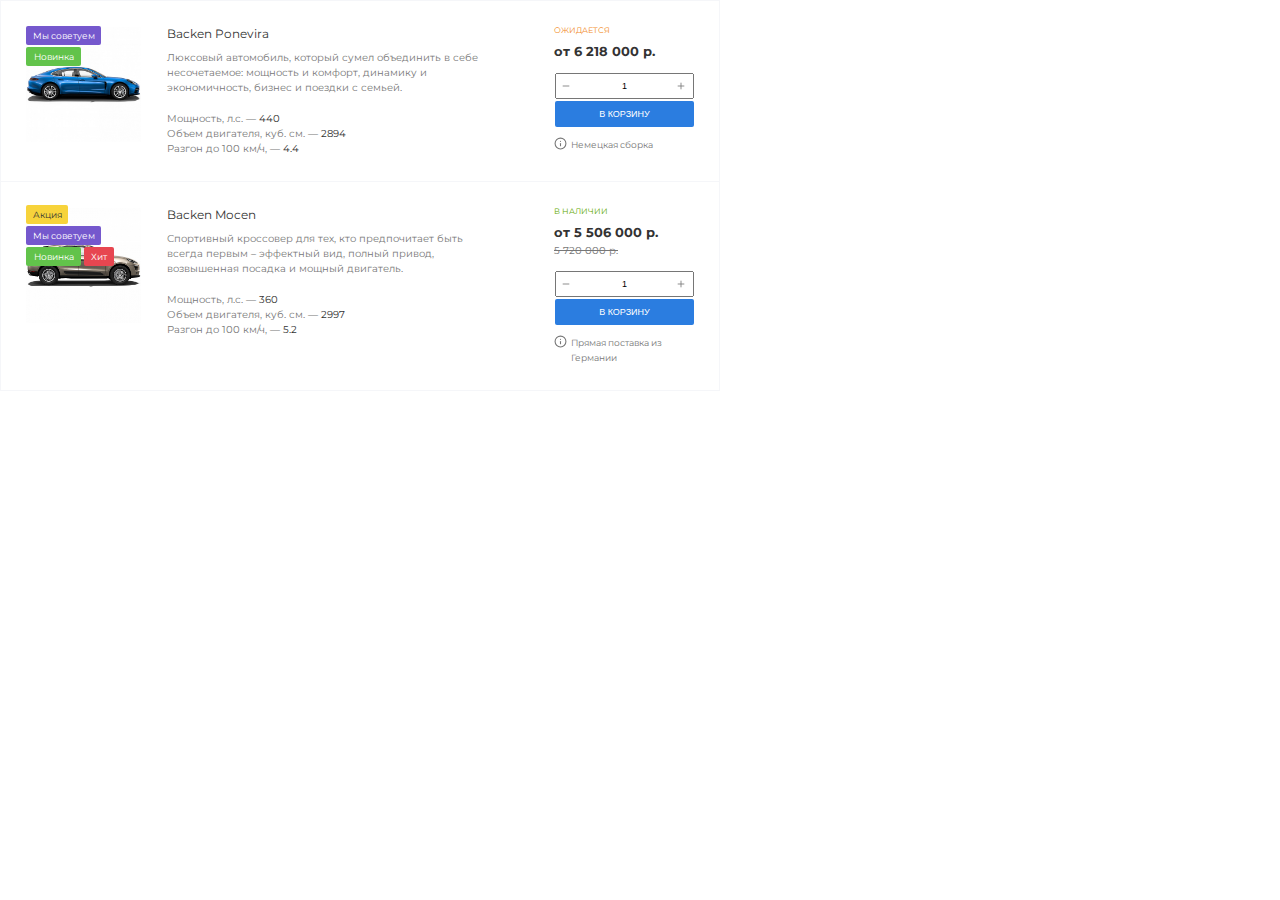
==== pract1/index.html @ 59de90a5 "RE" ====
<!DOCTYPE html>
<html lang="en">
<head>
    <meta charset="UTF-8">
    <meta name="viewport" content="width=device-width, initial-scale=1.0 user-scalable=no">
    <link href="https://fonts.googleapis.com/css2?family=Montserrat:ital,wght@0,400;0,700;1,400;1,700&display=swap"
        rel="stylesheet">
    <link type="text/css" rel="stylesheet" href="assets/css/reset.css" media="all">
    <link type="text/css" rel="stylesheet" href="assets/css/screen.css" media="all">
    <title>Car catalog</title>
</head>
<body>
    <ul class="cars">
        <li class="car__item">
            <div class="car">
                <div class="car__photo">
                    <ul class="car__tags tags">
                        <li class="tag purple">Мы советуем</li>
                        <li class="tag green">Новинка</li>
                    </ul>
                    <a href="#"><img src="_resources/carblue.jpg" alt="" class="car__photo-img"></a>
                </div>
                
                <div class="car__content">
                    <div class="car__name">
                        <a href="#">
                            <h3>Backen Ponevira</h3>
                        </a>
                    </div>              
                    <div class="car__info">
                        <div class="car__description">
                            Люксовый автомобиль, который сумел объединить в себе несочетаемое: мощность и комфорт, динамику и экономичность, бизнес
                            и поездки с семьей.
                        </div>
                        <div class="car__specifications">
                            <dl class="specifications">
                                <dt class="specification__name">Мощность, л.с.</dt>
                                <dd class="specification__value">440</dd>
                            </dl>
                            <dl class="specifications">
                                <dt class="specification__name">Объем двигателя, куб. см.</dt>
                                <dd class="specification__value">2894</dd>
                            </dl>
                            <dl class="specifications">
                                <dt class="specification__name">Разгон до 100 км/ч,</dt>
                                <dd class="specification__value">4.4</dd>
                            </dl>
                        </div>                    
                    </div>
                </div>
                <div class="cart">
                    <div class="car__status status">
                        <span class="pending">Ожидается</span>
                    </div>                   
                    <div class="cart__info">
                        <div class="car__pirce">
                            <span>от 6 218 000 р.</span>
                        </div>
                        <div class="cart__add">
                            <form id="cart" action="" method="post">
                                <div class="counter">
                                    <a href="javascript:void(0);"  oper="-" class="counter__change minus">
                                        <svg xmlns="http://www.w3.org/2000/svg" viewBox="0 0 24 24" fill="none" stroke="currentColor"
                                            stroke-width="2" stroke-linecap="round" stroke-linejoin="round">
                                            <line x1="5" y1="12" x2="19" y2="12"></line>
                                        </svg>
                                    </a>
                                    <a href="javascript:void(0);" oper="+" class="counter__change plus">
                                        <svg xmlns="http://www.w3.org/2000/svg" viewBox="0 0 24 24" fill="none" stroke="currentColor"
                                            stroke-width="2" stroke-linecap="round" stroke-linejoin="round">
                                            <line x1="12" y1="5" x2="12" y2="19"></line>
                                            <line x1="5" y1="12" x2="19" y2="12"></line>
                                        </svg>
                                    </a>
                                    <input type="number" class="count" min="1" value="1"></input>
                                </div>
                                <div class="cart__action">
                                    <input type="submit" class="btn" value="В корзину">
                                </div>
                            </form>
                        </div>
                    </div>
                    <div class="special__info">
                        <div class="special__tag-img">
                            <svg xmlns="http://www.w3.org/2000/svg" viewBox="0 0 24 24" fill="none" stroke="currentColor" stroke-width="2" stroke-linecap="round" stroke-linejoin="round">
                                <circle cx="12" cy="12" r="10"></circle>
                                <line x1="12" y1="16" x2="12" y2="12"></line>
                                <line x1="12" y1="8" x2="12.01" y2="8"></line>
                            </svg>
                        </div>        
                        <div class="special__tag" >
                            <p>Немецкая сборка</p>
                        </div> 
                    </div>               
                </div>
            </div>
        </li>

<!--SECOND CAR-->

        <li class="car__item">
            <div class="car">
                <div class="car__photo">
                    <ul class="car__tags tags">
                        <li class="tag yellow">Акция</li>
                        <li class="tag purple">Мы советуем</li>
                        <li class="tag green">Новинка</li>
                        <li class="tag red">Хит</li>
                    </ul>
                    <img src="_resources/cargrey.jpg" alt="" class="car__photo-img">
                </div>
                
                <div class="car__content">
                    <div class="car__name">
                        <h3>Backen Mocen</h3>
                    </div>
                    <div class="car__info">
                        <div class="car__description">
                            Спортивный кроссовер для тех, кто предпочитает быть всегда первым – эффектный вид, полный привод, возвышенная посадка и
                            мощный двигатель.
                        </div>
                        <div class="car__specifications">
                            <dl class="specifications">
                                <dt class="specification__name">Мощность, л.с.</dt>
                                <dd class="specification__value">360</dd>
                            </dl>
                            <dl class="specifications">
                                <dt class="specification__name">Объем двигателя, куб. см.</dt>
                                <dd class="specification__value">2997</dd>
                            </dl>
                            <dl class="specifications">
                                <dt class="specification__name">Разгон до 100 км/ч,</dt>
                                <dd class="specification__value">5.2</dd>
                            </dl>
                        </div>
                    </div>
                </div>
                <div class="cart">
                    <div class="car__status status">
                        <span class="instock">В наличии</span>
                    </div>
                    <div class="cart__info">
                        <div class="car__pirce">
                            <span>от 5 506 000 р.</span>
                        </div>
                       
                        <div class="old__price">
                            <span>5 720 000 р.</span>
                        </div>                      
                        <div class="cart__add">
                            <form id="cart" action="" method="post">
                                <div class="counter">
                                    <a href="javascript:void(0);" oper="-" class="counter__change minus">
                                        <svg xmlns="http://www.w3.org/2000/svg" viewBox="0 0 24 24" fill="none" stroke="currentColor"
                                            stroke-width="2" stroke-linecap="round" stroke-linejoin="round">
                                            <line x1="5" y1="12" x2="19" y2="12"></line>
                                        </svg>
                                    </a>
                                    <a href="javascript:void(0);" oper="+" class="counter__change plus">
                                        <svg xmlns="http://www.w3.org/2000/svg" viewBox="0 0 24 24" fill="none" stroke="currentColor"
                                            stroke-width="2" stroke-linecap="round" stroke-linejoin="round">
                                            <line x1="12" y1="5" x2="12" y2="19"></line>
                                            <line x1="5" y1="12" x2="19" y2="12"></line>
                                        </svg>
                                    </a>
                                    <input type="number" class="count" min="1" value="1"></input>
                                </div>
                                <div class="cart__action">
                                    <input type="submit" class="btn" value="В корзину">
                                </div>
                            </form>
                        </div>
                    </div>
                    <div class="special__info">
                        <div class="special__tag-img">
                            <svg xmlns="http://www.w3.org/2000/svg" viewBox="0 0 24 24" fill="none"
                                stroke="currentColor" stroke-width="2" stroke-linecap="round" stroke-linejoin="round">
                                <circle cx="12" cy="12" r="10"></circle>
                                <line x1="12" y1="16" x2="12" y2="12"></line>
                                <line x1="12" y1="8" x2="12.01" y2="8"></line>
                            </svg>
                        </div>
                        <div class="special__tag">
                            <p>Прямая поставка из Германии</p>
                        </div>
                    </div>         
                </div>
            </div>
        </li>
    </ul>
    <script src="https://ajax.googleapis.com/ajax/libs/jquery/2.2.0/jquery.min.js"></script>
    <script src="assets/js/calc.js"></script>
</body>
</html>
---- pract1/assets/css/screen.css ----
/*===============================common styles==============================*/

body {
    color: #777777;
    font-family: 'Montserrat', sans-serif;
    font-size: 10px;
}


h3 {
    color: #333333;
    font-size: 12px;
}

a:link,
a:visited,
a:active {
     text-decoration: none;
}
a:hover {
    text-decoration: none;
}
img {
    max-width:100%;
}


/*===============================CAR_ITEM==============================*/
/*------------------------------CARS-----------------------------------*/

.cars {
    width:720px;
}
@media (max-width: 480px){
    .cars {
        width:480px;
        flex-wrap: wrap;  
    }
}
.car{
    display: flex;
    padding: 23px 25px 25px 25px;
}
@media (max-width: 480px){
    .car {
        border: none;
        display: block;
        padding: 36px 52px 36px;
    }
}
.car__item {
    border: 1px solid;
    border-color: #f5f6f9; 
    box-sizing: border-box;     
}
@media (max-width: 480px){
    .car__item {
        border: none;
        display: block;
        
    }
}

li.car__item:first-child {
    border-bottom: none;      
}
/*------------------------------car__photo-----------------------------------*/

.car__photo { 
    display: inline-block;
}
@media (max-width: 480px){
    .car__photo { 
        display: flex;
    }
}
/*33px*/
.car__photo-img {
    margin-top: 3px;
    max-width: 115px;
}
@media (max-width: 480px){
    .car__photo-img {
        margin-top: 0;   
        max-width: 377px;
    }
}

.car__tags {
    position: absolute;
    display: block;
}

@media (max-width: 480px){
    .car__photo {
        padding: 0 4px 0 0;
        height: 377px;
    }   
}
.tag {
    border-radius: 2px;
    color: #ffffff;
    font-size: 9px;
    text-align: center;
}
@media (max-width: 480px){
    .tag {
        font-size: 12px;
        display: inline-block;
    }
}
.green{
    background-color: #62c34b;
    display: inline-block;
    margin-top: 2px;  
    padding: 5px 0px;  
    width:55px;
}
@media (max-width: 480px){
    .green {
        
        padding: 7px 9px;
        margin: 0px 0 0 1px; 
    }
}
.purple{ 
    margin-top: 2px; 
    background-color: #7558cd;
    padding: 5px 0;
    width:75px;
}
@media (max-width: 480px){
    .purple {

        padding: 7px 15px 7px 9px;
        margin-top: 0;
        white-space:nowrap;
    }
}
.yellow{
    background-color: #f7d33b;
    color: #333333;
    padding: 5px 0;
    width:42px;
}
@media (max-width: 480px){
    .yellow {
        padding: 7px 0px;
        width: 57px;
        margin-top: 0; 
        margin-right: 2px;        
    }
}
.red{
    background-color: #e74650;
    display: inline-block;
    padding: 5px 0 5px 0;
    width:30px;
   
}
@media (max-width: 480px){
    .red {
        padding: 8px 0px 8px;
        width: 38px;
         margin: 0;
    }
}
/*------------------------------CONTENT-----------------------------------*/

.car__content {
    display: inline-block;
    padding: 4px 63px 0 26px;
}

@media(max-width:480px){
    .car__content{
        font-size: 16px;
        padding: 21px 0;
    }
}
@media(max-width:480px){
    .car__name{
        font-size: 16px;
        padding: 10px 0 0 0 ;
    }
    .car__name h3{
        font-size: 16px;
    }
}
.car__info {
    padding: 10px 0 0 0;
}
.car__description {
    color: #777777;
    font-size: 9.5px;
    line-height: 15px;
}
@media(max-width:480px){
    .car__description{
        font-size: 13px;
        line-height: 19px;
        padding: 10px 0 0 0 ;
    }
}

.car__specifications {
    line-height: 15px;
    padding: 16px 0 0 0;
    
}
@media(max-width:480px){
    .car__specifications{
        font-size: 13px;
        line-height: 21px;
         padding: 19px 0 0 0 ;
    }
}
.specification__name {
    display: inline;
   
} 
.specification__name:after {
    content: "  —  ";
}
.specification__value {
    line-height: 10px;
    color: #333333;
    display: inline;
}


/*------------------------------CART-----------------------------------*/

.cart {
    padding: 2px 0 0 0;
    
}
@media(max-width:480px){
    .cart{
        padding: 13px 0 0 0;
        display: flex;
        flex-direction: column;
    }
}
.status {
    font-size: 8px;
    text-transform: uppercase;
    
}
@media(max-width:480px){
    .status{
        font-size: 11px;
        order:1;
    }
}
.pending {
    color: #f28c29;
}
.instock {
    color: #5fa800;
}
.cart__info {
    padding: 11px 0 0 0;
}
@media(max-width:480px){
    .cart__info{   
         padding: 0;
        float: left;
        order:3;
 
    }
}
.car__pirce {
    color:#333333;
    font-size: 13px;
    font-weight: bold;
}
@media(max-width:480px){
    .car__pirce{
         margin-top: -5px;
        padding-left: 2px;
        font-size: 17px;
    }
}
.old__price{
    color:#777777;
    display: block;
    font-size: 10px;
    padding: 7px 0 0 0;
    text-decoration: line-through;
}
@media(max-width:480px){
    .old__price{
        font-size: 13px;
        display: flex;
    }
}
.cart__add {
    padding: 15px 0 0 1px;
}
@media(max-width:480px){
    .cart__add{
        display: block;
        float:left;
        padding: 21px 0 0 0;
    }
}

a.counter__change {
    color: #777777;
    height: 10px;
    padding: 8px 0 0 0;
    position: absolute;
    width: 10px;
}
@media(max-width:480px){
    a.counter__change{
        height: 16px;
        width: 16px;
    }   
}
a.counter__change:hover {
    color: #4289e0;
}
a.minus {
    padding-left: 6px;

}
@media(max-width:480px){
    a.minus{
        margin: 1px 0 0 3px;
    }   
}
a.plus {
    text-align: right;
    margin-left: 121px;

}
@media(max-width:480px){
    a.plus{
        margin: 1px 0 0 168px;
    }
}
.count{
    height: 20px;
    font-size: 9px;
    text-align: center;
    width: 131px;
    
}
@media(max-width:480px){
    .count{
        font-size: 12px;
        height: 28px;
        width: 185px;

    }
}

.count::-webkit-inner-spin-button{
    -webkit-appearance: none;

}
.cart__action {
    padding: 2px 0 0 0;
}
@media(max-width:480px){
    .cart__action{
        padding: 4px 0 0 0;

    }
}
.btn {
    background-color: #2b7de0;
    border: none;
    border-radius: 2px;
    color: #ffffff;
    display: block;
    font-size: 9px;
    text-align: center;
    padding: 8px 0px ;
    text-transform: uppercase;
    width: 139px;
}
@media(max-width:480px){
    .btn{   
        font-size: 12px;
        float: left;
        padding: 12px 30px 11px 22px;
        width:100%;
    }
}
.btn:hover{
    background-color:#4289e0;
}
.btn:focus {
    outline: none;
}
.special__info {
    padding: 10px 0 0 0;
}
@media(max-width:480px){
    .special__info{  
        
        margin-left: auto;
        margin-right: -18px;
        display: flex;
        float: right; 
        order: 2;
        padding: 5px 0 0 0; 
    }
}

.special__tag-img{
    display: inline-block;
    height: 13px ;
    width: 13px;
        
}
@media(max-width:480px){
    .special__tag-img{
        display: inline-block; 
        width: 18px;
        height: 18px ;
    }
}
.special__tag {
    
    display:flex;
    
    float: right;
    font-size: 9px;
    line-height: 15px;
    padding: 0 25px 0 0 ;
    width: 70%;
}

@media(max-width:480px){
    .special__tag{   
        display: inline-block;    
        padding: 1px 0 0 7px ;
        width: 90%;
    }
    
}
.special__tag p{
    word-wrap: break-word;
}
@media(max-width:480px){
    .special__tag p{
        font-size: 12px;
        line-height: 15px;
        word-wrap: normal;
    }
}


/*===============================CAR__DIFFERENCES==============================*/

.car-second {
    border-top:none;
}
.car-second .car__info{
    padding-bottom: 35px;
}
@media (max-width: 480px){
    .car-second {
        padding: 42px 0 0 0;
    }
}
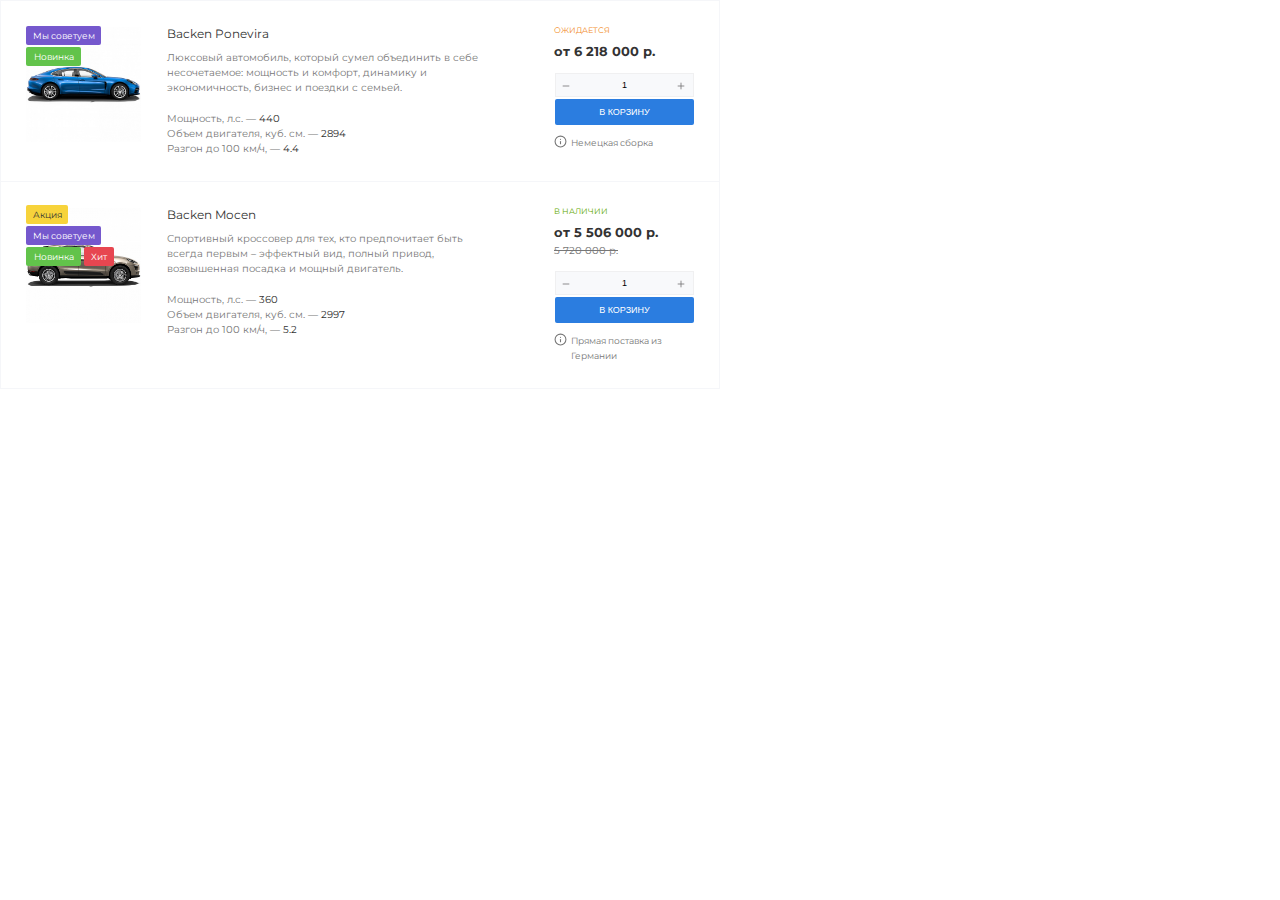
==== commit 14f60299: "js, a little of css" ====
--- a/pract1/index.html
+++ b/pract1/index.html
@@ -57,15 +57,15 @@
                             <span>от 6 218 000 р.</span>
                         </div>
                         <div class="cart__add">
-                            <form id="cart" action="" method="post">
+                            <form action="" method="post">
                                 <div class="counter">
-                                    <a href="javascript:void(0);"  oper="-" class="counter__change minus">
+                                    <a href="javascript:void(0);"  data-oper="-" class="counter__change minus">
                                         <svg xmlns="http://www.w3.org/2000/svg" viewBox="0 0 24 24" fill="none" stroke="currentColor"
                                             stroke-width="2" stroke-linecap="round" stroke-linejoin="round">
                                             <line x1="5" y1="12" x2="19" y2="12"></line>
                                         </svg>
                                     </a>
-                                    <a href="javascript:void(0);" oper="+" class="counter__change plus">
+                                    <a href="javascript:void(0);" data-oper="+" class="counter__change plus">
                                         <svg xmlns="http://www.w3.org/2000/svg" viewBox="0 0 24 24" fill="none" stroke="currentColor"
                                             stroke-width="2" stroke-linecap="round" stroke-linejoin="round">
                                             <line x1="12" y1="5" x2="12" y2="19"></line>
@@ -144,19 +144,19 @@
                             <span>от 5 506 000 р.</span>
                         </div>
                        
-                        <div class="old__price">
+                        <div class="car__old-price">
                             <span>5 720 000 р.</span>
                         </div>                      
                         <div class="cart__add">
-                            <form id="cart" action="" method="post">
+                            <form action="" method="post">
                                 <div class="counter">
-                                    <a href="javascript:void(0);" oper="-" class="counter__change minus">
+                                    <a href="javascript:void(0);" data-oper="-" class="counter__change minus">
                                         <svg xmlns="http://www.w3.org/2000/svg" viewBox="0 0 24 24" fill="none" stroke="currentColor"
                                             stroke-width="2" stroke-linecap="round" stroke-linejoin="round">
                                             <line x1="5" y1="12" x2="19" y2="12"></line>
                                         </svg>
                                     </a>
-                                    <a href="javascript:void(0);" oper="+" class="counter__change plus">
+                                    <a href="javascript:void(0);" data-oper="+" class="counter__change plus">
                                         <svg xmlns="http://www.w3.org/2000/svg" viewBox="0 0 24 24" fill="none" stroke="currentColor"
                                             stroke-width="2" stroke-linecap="round" stroke-linejoin="round">
                                             <line x1="12" y1="5" x2="12" y2="19"></line>
--- a/pract1/assets/css/screen.css
+++ b/pract1/assets/css/screen.css
@@ -282,7 +282,7 @@
         font-size: 17px;
     }
 }
-.old__price{
+.car__old-price{
     color:#777777;
     display: block;
     font-size: 10px;
@@ -290,7 +290,7 @@
     text-decoration: line-through;
 }
 @media(max-width:480px){
-    .old__price{
+    .car__old-price{
         font-size: 13px;
         display: flex;
     }
@@ -342,10 +342,13 @@
     }
 }
 .count{
+    background-color: #f8f9fb;
+    border: 1px solid;
+    border-color: #f0f0f1;
     height: 20px;
     font-size: 9px;
     text-align: center;
-    width: 131px;
+    width: 133px;
     
 }
 @media(max-width:480px){
